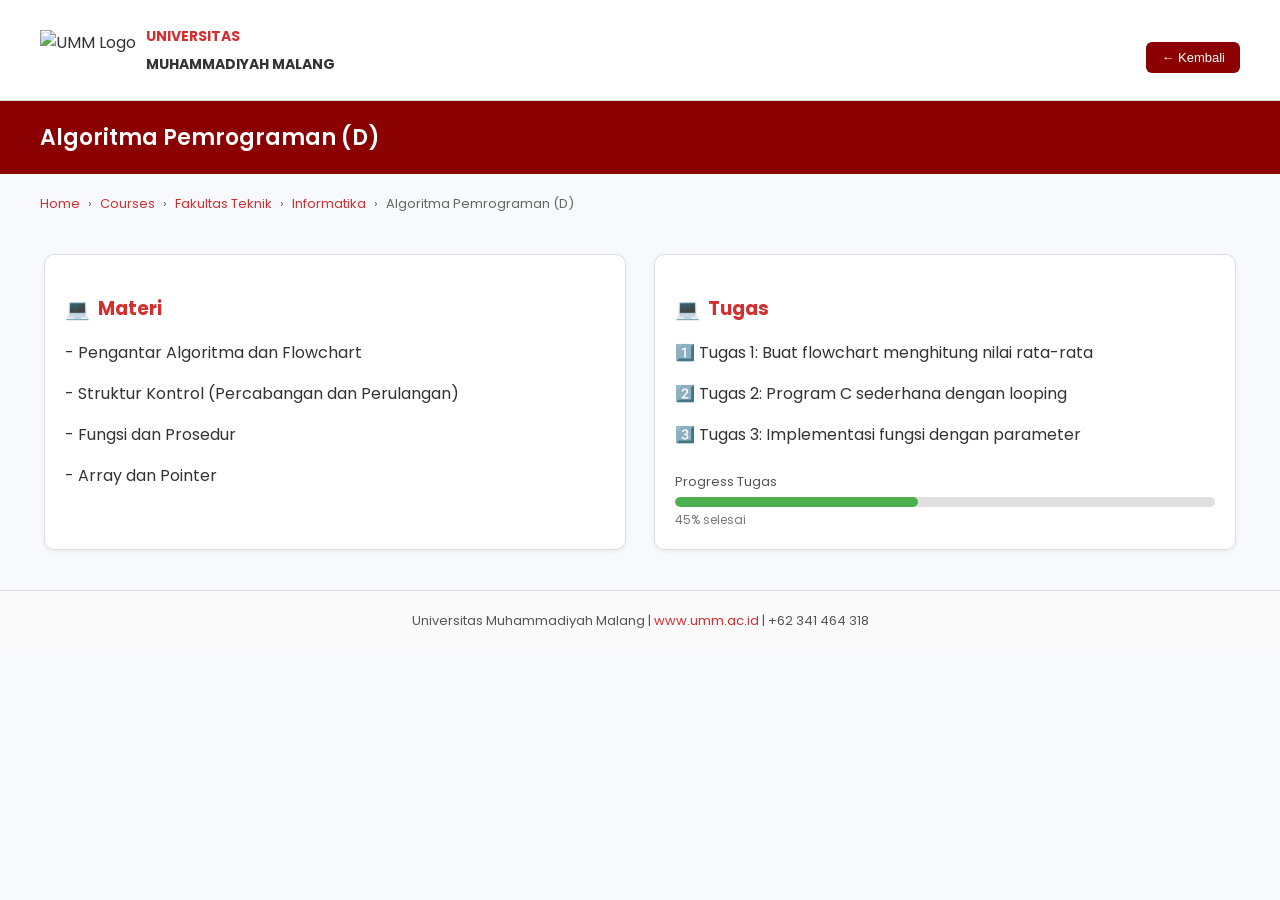
==== lms-prototype/course.html @ f79ae8b5 "masuk ke mk" ====
<!DOCTYPE html>
<html lang="id">
<head>
  <meta charset="UTF-8">
  <meta name="viewport" content="width=device-width, initial-scale=1.0">
  <title>Algoritma Pemrograman (D) - LMS UMM</title>
  <link href="https://fonts.googleapis.com/css2?family=Poppins:wght@300;400;500;600&display=swap" rel="stylesheet">
  <style>
    body {
      margin: 0;
      font-family: 'Poppins', sans-serif;
      background-color: #f7f9fc;
      color: #333;
    }

    header {
      background-color: white;
      padding: 15px 40px;
      display: flex;
      justify-content: space-between;
      align-items: center;
      border-bottom: 1px solid #ddd;
    }

    .logo-area {
      display: flex;
      align-items: center;
      gap: 10px;
    }

    .logo-img {
      height: 40px;
      width: auto;
    }

    .breadcrumb {
      font-size: 13px;
      color: #666;
      margin: 20px 40px;
    }

    .breadcrumb a {
      text-decoration: none;
      color: #d32f2f;
    }

    .breadcrumb span {
      margin: 0 5px;
    }

    .course-title {
      background-color: #8B0000;
      color: white;
      padding: 20px 40px;
      font-size: 22px;
      font-weight: 600;
    }

    .content-section {
      display: flex;
      justify-content: space-around;
      margin: 40px;
      gap: 20px;
    }

    .box {
      background: white;
      border: 1px solid #ddd;
      border-radius: 10px;
      padding: 20px;
      width: 45%;
      box-shadow: 0 2px 5px rgba(0,0,0,0.05);
    }

    .box h3 {
      color: #d32f2f;
      margin-bottom: 15px;
      display: flex;
      align-items: center;
      gap: 8px;
    }

    .box h3::before {
      content: "💻";
      font-size: 20px;
    }

    footer {
      text-align: center;
      font-size: 13px;
      color: #555;
      padding: 20px;
      border-top: 1px solid #ddd;
      background-color: #fafafa;
    }

    .progress-container {
      margin-top: 25px;
    }

    .progress-label {
      font-size: 13px;
      color: #555;
      margin-bottom: 5px;
    }

    .progress-track {
      background-color: #e0e0e0;
      height: 10px;
      border-radius: 5px;
      overflow: hidden;
    }

    .progress-fill {
      height: 100%;
      width: 45%;
      background-color: #4CAF50;
      border-radius: 5px;
    }

    .back-btn {
      background-color: #8B0000;
      color: white;
      border: none;
      padding: 8px 15px;
      border-radius: 6px;
      margin-left: 40px;
      margin-top: 15px;
      cursor: pointer;
      font-size: 13px;
    }

    .back-btn:hover { background-color: #a00000; }
  </style>
</head>
<body>

  <header>
    <div class="logo-area">
      <img src="https://upload.wikimedia.org/wikipedia/commons/thumb/1/1a/Logo_Universitas_Muhammadiyah_Malang.png/1200px-Logo_Universitas_Muhammadiyah_Malang.png" alt="UMM Logo" class="logo-img">
      <div>
        <h3 style="font-size: 14px; color: #d32f2f; line-height: 1;">UNIVERSITAS</h3>
        <h3 style="font-size: 14px; color: #333; line-height: 1;">MUHAMMADIYAH MALANG</h3>
      </div>
    </div>
    <button class="back-btn" onclick="window.location.href='dashboard.html'">← Kembali</button>
  </header>

  <div class="course-title">Algoritma Pemrograman (D)</div>

  <div class="breadcrumb">
    <a href="#">Home</a> <span>›</span>
    <a href="#">Courses</a> <span>›</span>
    <a href="#">Fakultas Teknik</a> <span>›</span>
    <a href="#">Informatika</a> <span>›</span>
    Algoritma Pemrograman (D)
  </div>

  <div class="content-section">
    <div class="box">
      <h3>Materi</h3>
      <p>- Pengantar Algoritma dan Flowchart</p>
      <p>- Struktur Kontrol (Percabangan dan Perulangan)</p>
      <p>- Fungsi dan Prosedur</p>
      <p>- Array dan Pointer</p>
    </div>

    <div class="box">
      <h3>Tugas</h3>
      <p>1️⃣ Tugas 1: Buat flowchart menghitung nilai rata-rata</p>
      <p>2️⃣ Tugas 2: Program C sederhana dengan looping</p>
      <p>3️⃣ Tugas 3: Implementasi fungsi dengan parameter</p>

      <div class="progress-container">
        <div class="progress-label">Progress Tugas</div>
        <div class="progress-track">
          <div class="progress-fill"></div>
        </div>
        <div style="font-size: 12px; color: #777; margin-top: 4px;">45% selesai</div>
      </div>
    </div>
  </div>

  <footer>
    Universitas Muhammadiyah Malang | <a href="https://www.umm.ac.id/" style="color:#d32f2f; text-decoration:none;">www.umm.ac.id</a> | +62 341 464 318
  </footer>

</body>
</html>
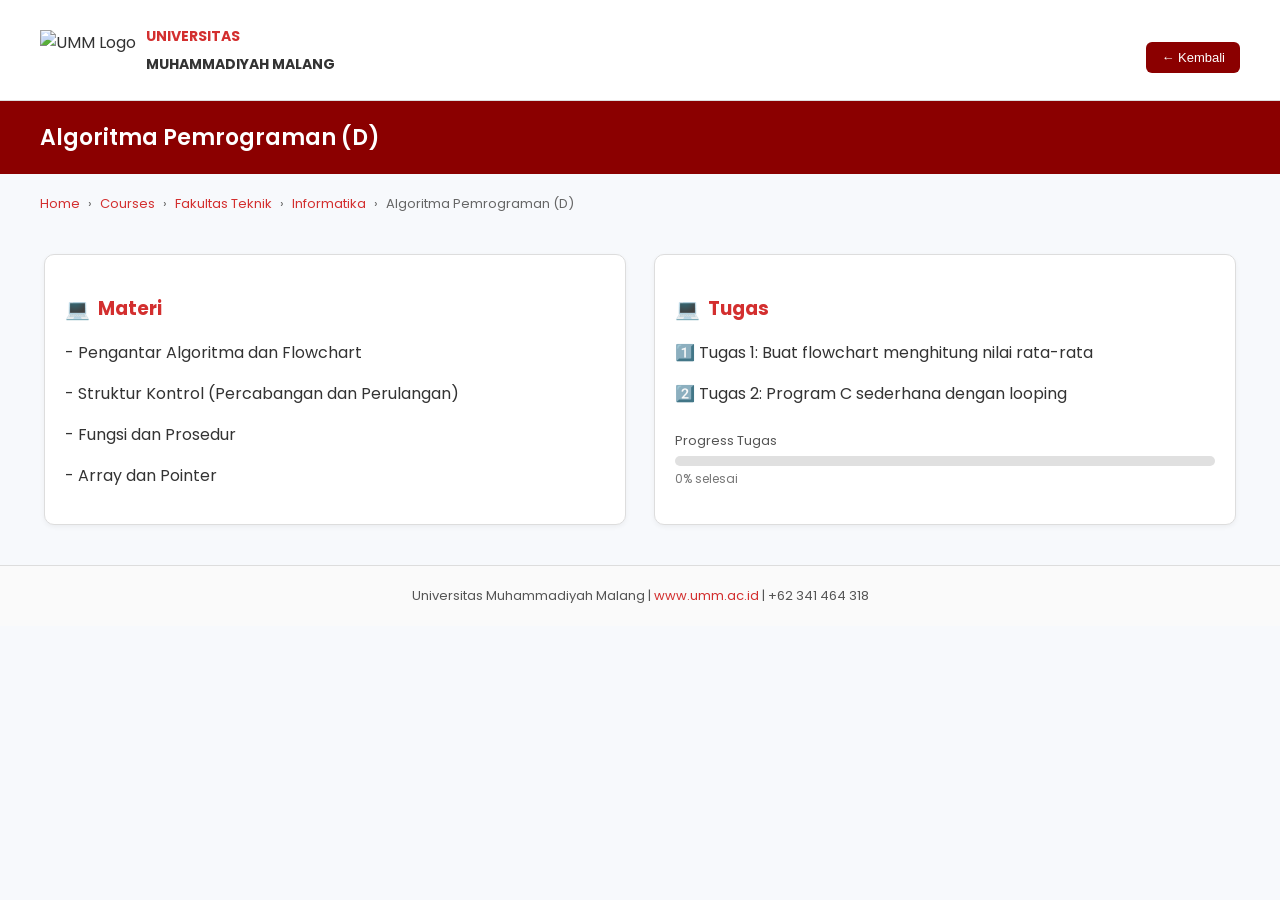
==== commit 0d54b35d: "revisi" ====
--- a/lms-prototype/course.html
+++ b/lms-prototype/course.html
@@ -33,6 +33,14 @@
       width: auto;
     }
 
+    .course-title {
+      background-color: #8B0000;
+      color: white;
+      padding: 20px 40px;
+      font-size: 22px;
+      font-weight: 600;
+    }
+
     .breadcrumb {
       font-size: 13px;
       color: #666;
@@ -46,14 +54,6 @@
 
     .breadcrumb span {
       margin: 0 5px;
-    }
-
-    .course-title {
-      background-color: #8B0000;
-      color: white;
-      padding: 20px 40px;
-      font-size: 22px;
-      font-weight: 600;
     }
 
     .content-section {
@@ -85,15 +85,6 @@
       font-size: 20px;
     }
 
-    footer {
-      text-align: center;
-      font-size: 13px;
-      color: #555;
-      padding: 20px;
-      border-top: 1px solid #ddd;
-      background-color: #fafafa;
-    }
-
     .progress-container {
       margin-top: 25px;
     }
@@ -113,9 +104,18 @@
 
     .progress-fill {
       height: 100%;
-      width: 45%;
+      width: 0%; /* Sekarang 0% */
       background-color: #4CAF50;
       border-radius: 5px;
+    }
+
+    footer {
+      text-align: center;
+      font-size: 13px;
+      color: #555;
+      padding: 20px;
+      border-top: 1px solid #ddd;
+      background-color: #fafafa;
     }
 
     .back-btn {
@@ -131,6 +131,8 @@
     }
 
     .back-btn:hover { background-color: #a00000; }
+
+    a { text-decoration: none; }
   </style>
 </head>
 <body>
@@ -157,6 +159,7 @@
   </div>
 
   <div class="content-section">
+    <!-- Box Materi -->
     <div class="box">
       <h3>Materi</h3>
       <p>- Pengantar Algoritma dan Flowchart</p>
@@ -165,24 +168,24 @@
       <p>- Array dan Pointer</p>
     </div>
 
+    <!-- Box Tugas -->
     <div class="box">
       <h3>Tugas</h3>
       <p>1️⃣ Tugas 1: Buat flowchart menghitung nilai rata-rata</p>
       <p>2️⃣ Tugas 2: Program C sederhana dengan looping</p>
-      <p>3️⃣ Tugas 3: Implementasi fungsi dengan parameter</p>
 
       <div class="progress-container">
         <div class="progress-label">Progress Tugas</div>
         <div class="progress-track">
           <div class="progress-fill"></div>
         </div>
-        <div style="font-size: 12px; color: #777; margin-top: 4px;">45% selesai</div>
+        <div style="font-size: 12px; color: #777; margin-top: 4px;">0% selesai</div>
       </div>
     </div>
   </div>
 
   <footer>
-    Universitas Muhammadiyah Malang | <a href="https://www.umm.ac.id/" style="color:#d32f2f; text-decoration:none;">www.umm.ac.id</a> | +62 341 464 318
+    Universitas Muhammadiyah Malang | <a href="https://www.umm.ac.id/" style="color:#d32f2f;">www.umm.ac.id</a> | +62 341 464 318
   </footer>
 
 </body>
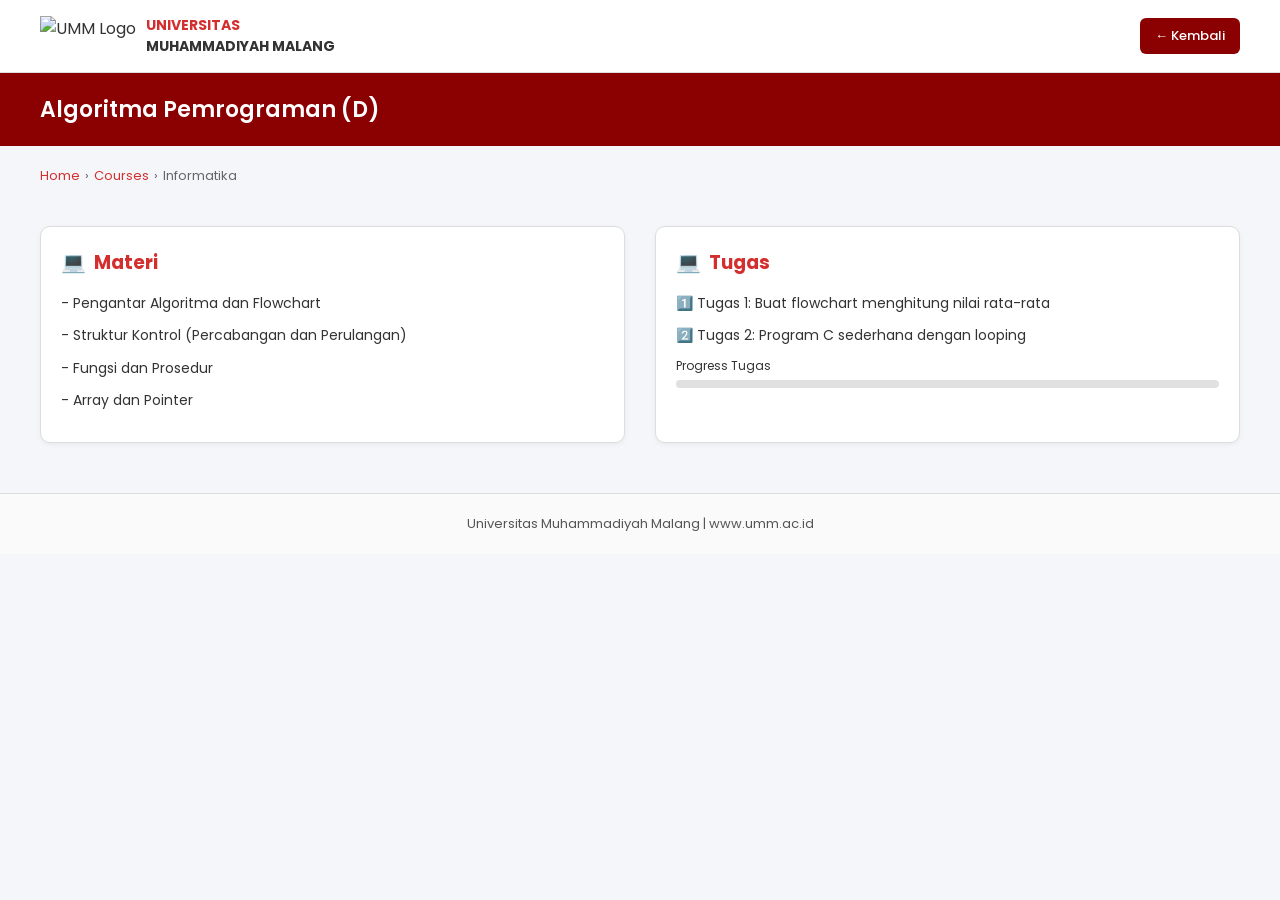
==== commit e0a43c98: "Tambah branch view tugas dan file view tugas" ====
--- a/lms-prototype/course.html
+++ b/lms-prototype/course.html
@@ -3,163 +3,29 @@
 <head>
   <meta charset="UTF-8">
   <meta name="viewport" content="width=device-width, initial-scale=1.0">
-  <title>Algoritma Pemrograman (D) - LMS UMM</title>
+  <title>Algoritma Pemrograman (D)</title>
   <link href="https://fonts.googleapis.com/css2?family=Poppins:wght@300;400;500;600&display=swap" rel="stylesheet">
-  <style>
-    body {
-      margin: 0;
-      font-family: 'Poppins', sans-serif;
-      background-color: #f7f9fc;
-      color: #333;
-    }
-
-    header {
-      background-color: white;
-      padding: 15px 40px;
-      display: flex;
-      justify-content: space-between;
-      align-items: center;
-      border-bottom: 1px solid #ddd;
-    }
-
-    .logo-area {
-      display: flex;
-      align-items: center;
-      gap: 10px;
-    }
-
-    .logo-img {
-      height: 40px;
-      width: auto;
-    }
-
-    .course-title {
-      background-color: #8B0000;
-      color: white;
-      padding: 20px 40px;
-      font-size: 22px;
-      font-weight: 600;
-    }
-
-    .breadcrumb {
-      font-size: 13px;
-      color: #666;
-      margin: 20px 40px;
-    }
-
-    .breadcrumb a {
-      text-decoration: none;
-      color: #d32f2f;
-    }
-
-    .breadcrumb span {
-      margin: 0 5px;
-    }
-
-    .content-section {
-      display: flex;
-      justify-content: space-around;
-      margin: 40px;
-      gap: 20px;
-    }
-
-    .box {
-      background: white;
-      border: 1px solid #ddd;
-      border-radius: 10px;
-      padding: 20px;
-      width: 45%;
-      box-shadow: 0 2px 5px rgba(0,0,0,0.05);
-    }
-
-    .box h3 {
-      color: #d32f2f;
-      margin-bottom: 15px;
-      display: flex;
-      align-items: center;
-      gap: 8px;
-    }
-
-    .box h3::before {
-      content: "💻";
-      font-size: 20px;
-    }
-
-    .progress-container {
-      margin-top: 25px;
-    }
-
-    .progress-label {
-      font-size: 13px;
-      color: #555;
-      margin-bottom: 5px;
-    }
-
-    .progress-track {
-      background-color: #e0e0e0;
-      height: 10px;
-      border-radius: 5px;
-      overflow: hidden;
-    }
-
-    .progress-fill {
-      height: 100%;
-      width: 0%; /* Sekarang 0% */
-      background-color: #4CAF50;
-      border-radius: 5px;
-    }
-
-    footer {
-      text-align: center;
-      font-size: 13px;
-      color: #555;
-      padding: 20px;
-      border-top: 1px solid #ddd;
-      background-color: #fafafa;
-    }
-
-    .back-btn {
-      background-color: #8B0000;
-      color: white;
-      border: none;
-      padding: 8px 15px;
-      border-radius: 6px;
-      margin-left: 40px;
-      margin-top: 15px;
-      cursor: pointer;
-      font-size: 13px;
-    }
-
-    .back-btn:hover { background-color: #a00000; }
-
-    a { text-decoration: none; }
-  </style>
+  <link rel="stylesheet" href="style.css">
 </head>
-<body>
+<body class="bg-dashboard">
 
   <header>
     <div class="logo-area">
       <img src="https://upload.wikimedia.org/wikipedia/commons/thumb/1/1a/Logo_Universitas_Muhammadiyah_Malang.png/1200px-Logo_Universitas_Muhammadiyah_Malang.png" alt="UMM Logo" class="logo-img">
       <div>
-        <h3 style="font-size: 14px; color: #d32f2f; line-height: 1;">UNIVERSITAS</h3>
-        <h3 style="font-size: 14px; color: #333; line-height: 1;">MUHAMMADIYAH MALANG</h3>
+        <h3 style="font-size: 14px; color: #d32f2f; margin:0;">UNIVERSITAS</h3>
+        <h3 style="font-size: 14px; color: #333; margin:0;">MUHAMMADIYAH MALANG</h3>
       </div>
     </div>
     <button class="back-btn" onclick="window.location.href='dashboard.html'">← Kembali</button>
   </header>
 
   <div class="course-title">Algoritma Pemrograman (D)</div>
-
   <div class="breadcrumb">
-    <a href="#">Home</a> <span>›</span>
-    <a href="#">Courses</a> <span>›</span>
-    <a href="#">Fakultas Teknik</a> <span>›</span>
-    <a href="#">Informatika</a> <span>›</span>
-    Algoritma Pemrograman (D)
+    <a href="dashboard.html">Home</a> <span>›</span> <a href="#">Courses</a> <span>›</span> <span>Informatika</span>
   </div>
 
   <div class="content-section">
-    <!-- Box Materi -->
     <div class="box">
       <h3>Materi</h3>
       <p>- Pengantar Algoritma dan Flowchart</p>
@@ -168,25 +34,26 @@
       <p>- Array dan Pointer</p>
     </div>
 
-    <!-- Box Tugas -->
     <div class="box">
-      <h3>Tugas</h3>
+      <div style="display:flex; justify-content:space-between; align-items:center;">
+        <h3>
+        <a href="tugas_view.html" style="text-decoration: none; color: inherit; display: flex; align-items: center; gap: 8px; width: 100%;">
+          Tugas <span style="font-size: 12px; color: #888; margin-left: auto; font-weight: normal;"></span>
+        </a>
+      </h3>      
+    </div>
+      
       <p>1️⃣ Tugas 1: Buat flowchart menghitung nilai rata-rata</p>
       <p>2️⃣ Tugas 2: Program C sederhana dengan looping</p>
 
-      <div class="progress-container">
-        <div class="progress-label">Progress Tugas</div>
-        <div class="progress-track">
-          <div class="progress-fill"></div>
-        </div>
-        <div style="font-size: 12px; color: #777; margin-top: 4px;">0% selesai</div>
+      <div class="progress-wrapper">
+        <div style="font-size:12px; margin-bottom:5px;">Progress Tugas</div>
+        <div class="progress-track"><div class="progress-fill" style="width: 0%;"></div></div>
+        <div style="font-size: 12px; color: #777; margin-top: 4px;"></div>
       </div>
     </div>
   </div>
 
-  <footer>
-    Universitas Muhammadiyah Malang | <a href="https://www.umm.ac.id/" style="color:#d32f2f;">www.umm.ac.id</a> | +62 341 464 318
-  </footer>
-
+  <footer>Universitas Muhammadiyah Malang | www.umm.ac.id</footer>
 </body>
-</html>
+</html>
--- a/lms-prototype/style.css
+++ b/lms-prototype/style.css
@@ -0,0 +1,509 @@
+/* === GLOBAL RESET === */
+* {
+  margin: 0;
+  padding: 0;
+  box-sizing: border-box;
+  font-family: 'Poppins', sans-serif;
+}
+
+/* === 1. HALAMAN LOGIN (index.html) === */
+.bg-login {
+  background: url('https://umm.ac.id/files/image/umm%20heart.jpg') no-repeat center center/cover;
+  height: 100vh;
+  display: flex;
+  align-items: center;
+  justify-content: center;
+}
+
+.login-container {
+  backdrop-filter: blur(6px);
+  background-color: rgba(255, 255, 255, 0.85);
+  padding: 40px;
+  border-radius: 20px;
+  box-shadow: 0 5px 15px rgba(0, 0, 0, 0.2);
+  width: 320px;
+  text-align: center;
+}
+
+.login-box h2 {
+  color: #b30000;
+  margin-bottom: 10px;
+}
+
+.login-box p {
+  font-size: 14px;
+  margin-bottom: 25px;
+}
+
+.login-box input {
+  width: 100%;
+  padding: 10px;
+  margin-bottom: 20px;
+  border: 1px solid #ccc;
+  border-radius: 8px;
+}
+
+.login-box button {
+  width: 100%;
+  background-color: #b30000;
+  color: white;
+  padding: 10px;
+  border: none;
+  border-radius: 8px;
+  cursor: pointer;
+}
+
+.login-box button:hover {
+  background-color: #8b0000;
+}
+
+/* === 2. GLOBAL DASHBOARD LAYOUT (Semua halaman setelah login) === */
+.bg-dashboard {
+  background-color: #f4f6f9;
+  color: #333;
+  display: block;
+  height: auto;
+}
+
+/* Header */
+header {
+  background-color: white;
+  padding: 15px 40px;
+  display: flex;
+  justify-content: space-between;
+  align-items: center;
+  border-bottom: 1px solid #ddd;
+}
+
+.logo-area {
+  display: flex;
+  align-items: center;
+  gap: 10px;
+}
+
+.logo-img {
+  height: 40px;
+  width: auto;
+}
+
+nav ul {
+  display: flex;
+  list-style: none;
+  gap: 20px;
+}
+
+nav a {
+  text-decoration: none;
+  color: #888;
+  font-size: 14px;
+  font-weight: 500;
+}
+
+nav a:hover {
+  color: #d32f2f;
+}
+
+/* User Info */
+.user-info {
+  display: flex;
+  align-items: center;
+  gap: 10px;
+}
+
+.nim-text {
+  font-size: 13px;
+  color: #555;
+  font-weight: 500;
+}
+
+.logout-btn {
+  background-color: #d32f2f;
+  color: white;
+  border: none;
+  padding: 6px 15px;
+  border-radius: 5px;
+  cursor: pointer;
+  font-size: 12px;
+}
+
+.logout-btn:hover {
+  background-color: #a00000;
+}
+
+/* Hero Section (Merah) */
+.hero {
+  background-color: #8B0000;
+  color: white;
+  padding: 40px;
+  display: flex;
+  justify-content: space-between;
+  align-items: center;
+  min-height: 300px;
+  position: relative;
+  overflow: hidden;
+}
+
+.hero-content {
+  max-width: 60%;
+  z-index: 2;
+}
+
+.hero-title-box {
+  background-color: rgba(0, 0, 0, 0.3);
+  display: inline-block;
+  padding: 10px 20px;
+  margin-bottom: 20px;
+  border-left: 5px solid #d32f2f;
+}
+
+.hero h1 {
+  font-size: 24px;
+  font-weight: 600;
+}
+
+.hero p {
+  background-color: rgba(0, 0, 0, 0.4);
+  padding: 15px;
+  border-radius: 4px;
+  line-height: 1.6;
+  font-size: 14px;
+}
+
+.hero-illustration {
+  width: 200px;
+  height: 200px;
+  background: white;
+  mask-image: url('https://cdn-icons-png.flaticon.com/512/3135/3135810.png');
+  -webkit-mask-image: url('https://cdn-icons-png.flaticon.com/512/3135/3135810.png');
+  mask-size: contain;
+  -webkit-mask-size: contain;
+  mask-repeat: no-repeat;
+  background-color: white;
+}
+
+/* Container Utama */
+.container {
+  padding: 30px 40px;
+  max-width: 1400px;
+  margin: 0 auto;
+}
+
+.section-title {
+  text-align: center;
+  color: #555;
+  margin-bottom: 30px;
+  font-weight: 500;
+  font-size: 22px;
+  border-bottom: 1px solid #ddd;
+  padding-bottom: 10px;
+}
+
+/* === 3. DASHBOARD CARDS (dashboard.html) === */
+.course-grid {
+  display: grid;
+  grid-template-columns: repeat(auto-fill, minmax(260px, 1fr));
+  gap: 25px;
+}
+
+.card {
+  background: white;
+  border: 1px solid #eee;
+  border-radius: 8px;
+  overflow: hidden;
+  box-shadow: 0 2px 5px rgba(0, 0, 0, 0.05);
+  transition: transform 0.2s;
+  display: flex;
+  flex-direction: column;
+}
+
+.card:hover {
+  transform: translateY(-5px);
+  box-shadow: 0 5px 15px rgba(0, 0, 0, 0.1);
+}
+
+.card-img {
+  width: 100%;
+  height: 140px;
+  object-fit: cover;
+  background-color: #ddd;
+}
+
+.card-body {
+  padding: 15px;
+  flex-grow: 1;
+  display: flex;
+  flex-direction: column;
+  justify-content: space-between;
+}
+
+.tag {
+  background-color: #00bcd4;
+  color: white;
+  padding: 2px 8px;
+  font-size: 10px;
+  border-radius: 3px;
+  text-transform: uppercase;
+  font-weight: bold;
+  display: inline-block;
+  margin-bottom: 8px;
+  width: fit-content;
+}
+
+.course-name {
+  font-size: 14px;
+  font-weight: 600;
+  color: #d32f2f;
+  margin-bottom: 15px;
+  line-height: 1.4;
+}
+
+.progress-wrapper {
+  margin-bottom: 15px;
+}
+
+.progress-track {
+  background-color: #e0e0e0;
+  height: 8px;
+  border-radius: 4px;
+  width: 100%;
+  overflow: hidden;
+}
+
+.progress-fill {
+  height: 100%;
+  background-color: #4CAF50;
+}
+
+.progress-text {
+  font-size: 10px;
+  color: #888;
+  text-align: right;
+  margin-top: 2px;
+}
+
+.card-footer {
+  display: flex;
+  justify-content: space-between;
+  align-items: center;
+  padding-top: 10px;
+  border-top: 1px solid #f0f0f0;
+}
+
+.lock-icon {
+  font-size: 14px;
+  color: #555;
+}
+
+.btn-access {
+  background-color: #8B0000;
+  color: white;
+  border: none;
+  padding: 5px 15px;
+  font-size: 12px;
+  border-radius: 4px;
+  cursor: pointer;
+}
+
+.btn-access:hover {
+  background-color: #600000;
+}
+
+/* === 4. HALAMAN DETAIL COURSE (course.html) === */
+.course-title {
+  background-color: #8B0000;
+  color: white;
+  padding: 20px 40px;
+  font-size: 22px;
+  font-weight: 600;
+}
+
+.breadcrumb {
+  font-size: 13px;
+  color: #666;
+  margin: 20px 40px;
+  display: flex;
+  align-items: center;
+  gap: 5px;
+}
+
+.breadcrumb a {
+  text-decoration: none;
+  color: #d32f2f;
+}
+
+.content-section {
+  display: flex;
+  justify-content: space-between;
+  margin: 40px;
+  gap: 30px;
+  flex-wrap: wrap;
+}
+
+.box {
+  background: white;
+  border: 1px solid #ddd;
+  border-radius: 10px;
+  padding: 20px;
+  flex: 1;
+  min-width: 300px;
+  box-shadow: 0 2px 5px rgba(0, 0, 0, 0.05);
+}
+
+.box h3 {
+  color: #d32f2f;
+  margin-bottom: 15px;
+  display: flex;
+  align-items: center;
+  gap: 8px;
+}
+
+.box h3::before {
+  content: "💻";
+  font-size: 20px;
+}
+
+.box p {
+  margin-bottom: 10px;
+  font-size: 14px;
+  line-height: 1.6;
+}
+
+.back-btn {
+  background-color: #8B0000;
+  color: white;
+  border: none;
+  padding: 8px 15px;
+  border-radius: 6px;
+  cursor: pointer;
+  font-size: 13px;
+  font-weight: 500;
+}
+
+.back-btn:hover {
+  background-color: #a00000;
+}
+
+/* === 5. HALAMAN LIST TUGAS (tugas_view.html) === */
+.task-list {
+  display: flex;
+  flex-direction: column;
+  gap: 15px;
+  margin: 40px;
+  max-width: 1000px;
+  margin-left: auto;
+  margin-right: auto;
+}
+
+.task-item {
+  display: flex;
+  align-items: center;
+  justify-content: space-between;
+  background: white;
+  padding: 20px;
+  border-radius: 8px;
+  box-shadow: 0 2px 5px rgba(0, 0, 0, 0.05);
+  text-decoration: none;
+  color: #333;
+  border-left: 6px solid #ddd;
+  transition: transform 0.2s;
+}
+
+.task-item:hover {
+  transform: translateX(5px);
+}
+
+.task-left {
+  display: flex;
+  align-items: center;
+  gap: 20px;
+}
+
+.task-icon {
+  width: 40px;
+  height: 40px;
+  display: flex;
+  align-items: center;
+  justify-content: center;
+  font-size: 20px;
+  border-radius: 50%;
+  background: #f0f0f0;
+}
+
+.section-header {
+  text-align: center;
+  color: #2196F3;
+  font-size: 20px;
+  font-weight: 600;
+  padding: 15px;
+  margin: 0 auto 20px auto;
+  background-color: white;
+  border-top: 1px solid #e3f2fd;
+  border-bottom: 1px solid #e3f2fd;
+  max-width: 1000px;
+}
+
+/* Status Warna Tugas */
+.status-done {
+  border-left-color: #28a745;
+}
+
+.status-done .task-icon {
+  background-color: #e6fffa;
+  color: #28a745;
+}
+
+.badge-done {
+  background: #28a745;
+  color: white;
+  padding: 4px 12px;
+  border-radius: 20px;
+  font-size: 11px;
+  font-weight: 600;
+}
+
+.status-pending {
+  border-left-color: #ffc107;
+}
+
+.status-pending .task-icon {
+  background-color: #fffde7;
+  color: #fbc02d;
+}
+
+.badge-pending {
+  background: #ffc107;
+  color: #333;
+  padding: 4px 12px;
+  border-radius: 20px;
+  font-size: 11px;
+  font-weight: 600;
+}
+
+.status-late {
+  border-left-color: #dc3545;
+}
+
+.status-late .task-icon {
+  background-color: #ffebee;
+  color: #dc3545;
+}
+
+.badge-late {
+  background: #dc3545;
+  color: white;
+  padding: 4px 12px;
+  border-radius: 20px;
+  font-size: 11px;
+  font-weight: 600;
+}
+
+/* Footer */
+footer {
+  text-align: center;
+  font-size: 13px;
+  color: #555;
+  padding: 20px;
+  border-top: 1px solid #ddd;
+  background-color: #fafafa;
+  margin-top: 50px;
+}
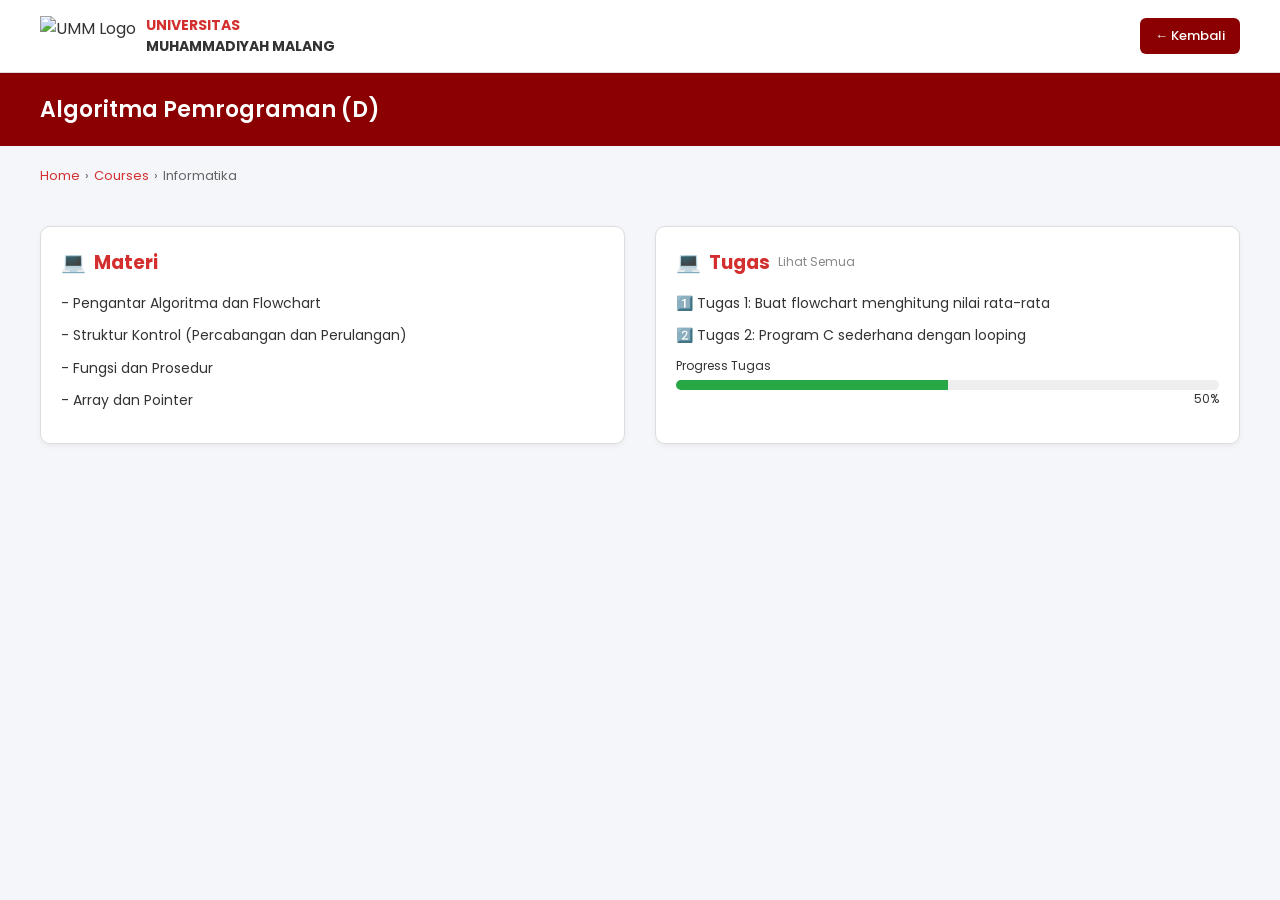
==== commit bf442282: "Submit Tugas" ====
--- a/lms-prototype/course.html
+++ b/lms-prototype/course.html
@@ -37,23 +37,29 @@
     <div class="box">
       <div style="display:flex; justify-content:space-between; align-items:center;">
         <h3>
-        <a href="tugas_view.html" style="text-decoration: none; color: inherit; display: flex; align-items: center; gap: 8px; width: 100%;">
-          Tugas <span style="font-size: 12px; color: #888; margin-left: auto; font-weight: normal;"></span>
-        </a>
-      </h3>      
-    </div>
+          <a href="tugas_view.html" style="text-decoration: none; color: inherit; display: flex; align-items: center; gap: 8px; width: 100%;">
+            Tugas <span style="font-size: 12px; color: #888; margin-left: auto; font-weight: normal;">Lihat Semua</span>
+          </a>
+        </h3>      
+      </div>
       
       <p>1️⃣ Tugas 1: Buat flowchart menghitung nilai rata-rata</p>
       <p>2️⃣ Tugas 2: Program C sederhana dengan looping</p>
 
       <div class="progress-wrapper">
-        <div style="font-size:12px; margin-bottom:5px;">Progress Tugas</div>
-        <div class="progress-track"><div class="progress-fill" style="width: 0%;"></div></div>
-        <div style="font-size: 12px; color: #777; margin-top: 4px;"></div>
-      </div>
-    </div>
-  </div>
+    <div style="font-size:12px; margin-bottom:5px;">Progress Tugas</div>
+    <div class="progress-track" style="background: #eee; height: 10px; border-radius: 5px;">
+    <div id="courseProgressFill" style="width: 50%; height: 100%; background: #28a745; transition: 0.5s;"></div>
+</div>
+<div id="courseProgressText" style="font-size:12px; text-align:right;">50%</div>
 
-  <footer>Universitas Muhammadiyah Malang | www.umm.ac.id</footer>
+<script>
+    window.onload = function() {
+        if (localStorage.getItem("tugas5Status") === "selesai") {
+            document.getElementById("courseProgressFill").style.width = "75%";
+            document.getElementById("courseProgressText").innerText = "75%";
+        }
+    };
+</script>
 </body>
 </html>
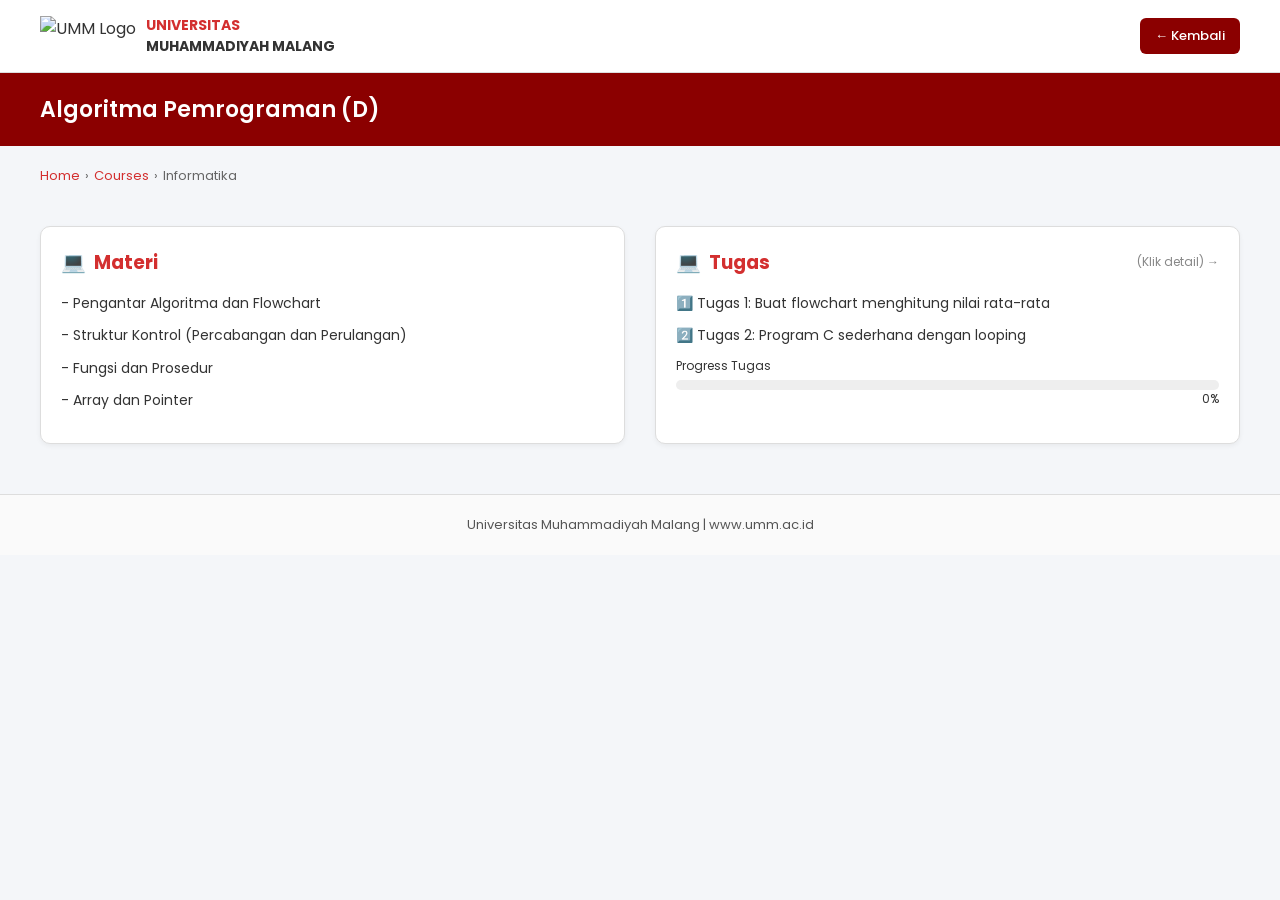
==== commit 9bc61a66: "memperbaiki alur progress bar" ====
--- a/lms-prototype/course.html
+++ b/lms-prototype/course.html
@@ -35,31 +35,61 @@
     </div>
 
     <div class="box">
-      <div style="display:flex; justify-content:space-between; align-items:center;">
-        <h3>
-          <a href="tugas_view.html" style="text-decoration: none; color: inherit; display: flex; align-items: center; gap: 8px; width: 100%;">
-            Tugas <span style="font-size: 12px; color: #888; margin-left: auto; font-weight: normal;">Lihat Semua</span>
-          </a>
-        </h3>      
-      </div>
+      <h3>
+        <a href="tugas_view.html" style="text-decoration: none; color: inherit; display: flex; align-items: center; gap: 8px; width: 100%;">
+            Tugas <span style="font-size: 12px; color: #888; margin-left: auto; font-weight: normal;">(Klik detail) &rarr;</span>
+        </a>
+      </h3>
       
       <p>1️⃣ Tugas 1: Buat flowchart menghitung nilai rata-rata</p>
       <p>2️⃣ Tugas 2: Program C sederhana dengan looping</p>
 
       <div class="progress-wrapper">
-    <div style="font-size:12px; margin-bottom:5px;">Progress Tugas</div>
-    <div class="progress-track" style="background: #eee; height: 10px; border-radius: 5px;">
-    <div id="courseProgressFill" style="width: 50%; height: 100%; background: #28a745; transition: 0.5s;"></div>
-</div>
-<div id="courseProgressText" style="font-size:12px; text-align:right;">50%</div>
+        <div style="font-size:12px; margin-bottom:5px;">Progress Tugas</div>
+        <div class="progress-track" style="background: #eee; height: 10px; border-radius: 5px;">
+            <div id="courseProgressFill" style="width: 0%; height: 100%; background: #28a745; transition: 0.5s;"></div>
+        </div>
+        <div id="courseProgressText" style="font-size:12px; text-align:right;">0%</div>
+      </div>
+    </div>
+  </div>
 
-<script>
+  <footer>Universitas Muhammadiyah Malang | www.umm.ac.id</footer>
+
+  <script>
     window.onload = function() {
-        if (localStorage.getItem("tugas5Status") === "selesai") {
-            document.getElementById("courseProgressFill").style.width = "75%";
-            document.getElementById("courseProgressText").innerText = "75%";
+        // Init (NIM, dll)
+        const nim = localStorage.getItem("nim");
+        if(nim && document.getElementById("nimDisplay")) document.getElementById("nimDisplay").innerText = "NIM: " + nim;
+        
+        if(document.getElementById("logoutBtn")) {
+            document.getElementById("logoutBtn").addEventListener("click", () => {
+                localStorage.clear(); window.location.href = "index.html";
+            });
+        }
+
+        // === HITUNG PROGRESS BAR ===
+        let completedCount = 0;
+        const totalTasks = 3;
+
+        for (let i = 1; i <= 3; i++) {
+            const s = localStorage.getItem("status_tugas" + i);
+            if (s === "done" || s === "late") {
+                completedCount++;
+            }
+        }
+
+        const persen = Math.round((completedCount / totalTasks) * 100);
+
+        const fill = document.getElementById("courseProgressFill");
+        const text = document.getElementById("courseProgressText");
+
+        if (fill && text) {
+            fill.style.width = persen + "%";
+            text.innerText = persen + "%";
+            if(persen === 100) fill.style.backgroundColor = "#28a745";
         }
     };
-</script>
+  </script>
 </body>
 </html>
--- a/lms-prototype/style.css
+++ b/lms-prototype/style.css
@@ -6,7 +6,7 @@
   font-family: 'Poppins', sans-serif;
 }
 
-/* === 1. HALAMAN LOGIN (index.html) === */
+/* === 1. HALAMAN LOGIN === */
 .bg-login {
   background: url('https://umm.ac.id/files/image/umm%20heart.jpg') no-repeat center center/cover;
   height: 100vh;
@@ -57,7 +57,7 @@
   background-color: #8b0000;
 }
 
-/* === 2. GLOBAL DASHBOARD LAYOUT (Semua halaman setelah login) === */
+/* === 2. DASHBOARD LAYOUT === */
 .bg-dashboard {
   background-color: #f4f6f9;
   color: #333;
@@ -86,24 +86,6 @@
   width: auto;
 }
 
-nav ul {
-  display: flex;
-  list-style: none;
-  gap: 20px;
-}
-
-nav a {
-  text-decoration: none;
-  color: #888;
-  font-size: 14px;
-  font-weight: 500;
-}
-
-nav a:hover {
-  color: #d32f2f;
-}
-
-/* User Info */
 .user-info {
   display: flex;
   align-items: center;
@@ -130,7 +112,7 @@
   background-color: #a00000;
 }
 
-/* Hero Section (Merah) */
+/* Hero Section */
 .hero {
   background-color: #8B0000;
   color: white;
@@ -181,7 +163,7 @@
   background-color: white;
 }
 
-/* Container Utama */
+/* Container */
 .container {
   padding: 30px 40px;
   max-width: 1400px;
@@ -198,7 +180,7 @@
   padding-bottom: 10px;
 }
 
-/* === 3. DASHBOARD CARDS (dashboard.html) === */
+/* Cards */
 .course-grid {
   display: grid;
   grid-template-columns: repeat(auto-fill, minmax(260px, 1fr));
@@ -272,6 +254,7 @@
 .progress-fill {
   height: 100%;
   background-color: #4CAF50;
+  transition: width 0.5s ease;
 }
 
 .progress-text {
@@ -308,7 +291,7 @@
   background-color: #600000;
 }
 
-/* === 4. HALAMAN DETAIL COURSE (course.html) === */
+/* === 3. COURSE DETAIL === */
 .course-title {
   background-color: #8B0000;
   color: white;
@@ -383,7 +366,7 @@
   background-color: #a00000;
 }
 
-/* === 5. HALAMAN LIST TUGAS (tugas_view.html) === */
+/* === 4. TASK LIST (BAGIAN INI YANG HILANG DI PUNYAMU) === */
 .task-list {
   display: flex;
   flex-direction: column;
@@ -442,7 +425,7 @@
   max-width: 1000px;
 }
 
-/* Status Warna Tugas */
+/* WARNA: HIJAU (Selesai) */
 .status-done {
   border-left-color: #28a745;
 }
@@ -461,6 +444,7 @@
   font-weight: 600;
 }
 
+/* WARNA: KUNING (Pending) */
 .status-pending {
   border-left-color: #ffc107;
 }
@@ -479,6 +463,7 @@
   font-weight: 600;
 }
 
+/* WARNA: MERAH (Telat) */
 .status-late {
   border-left-color: #dc3545;
 }
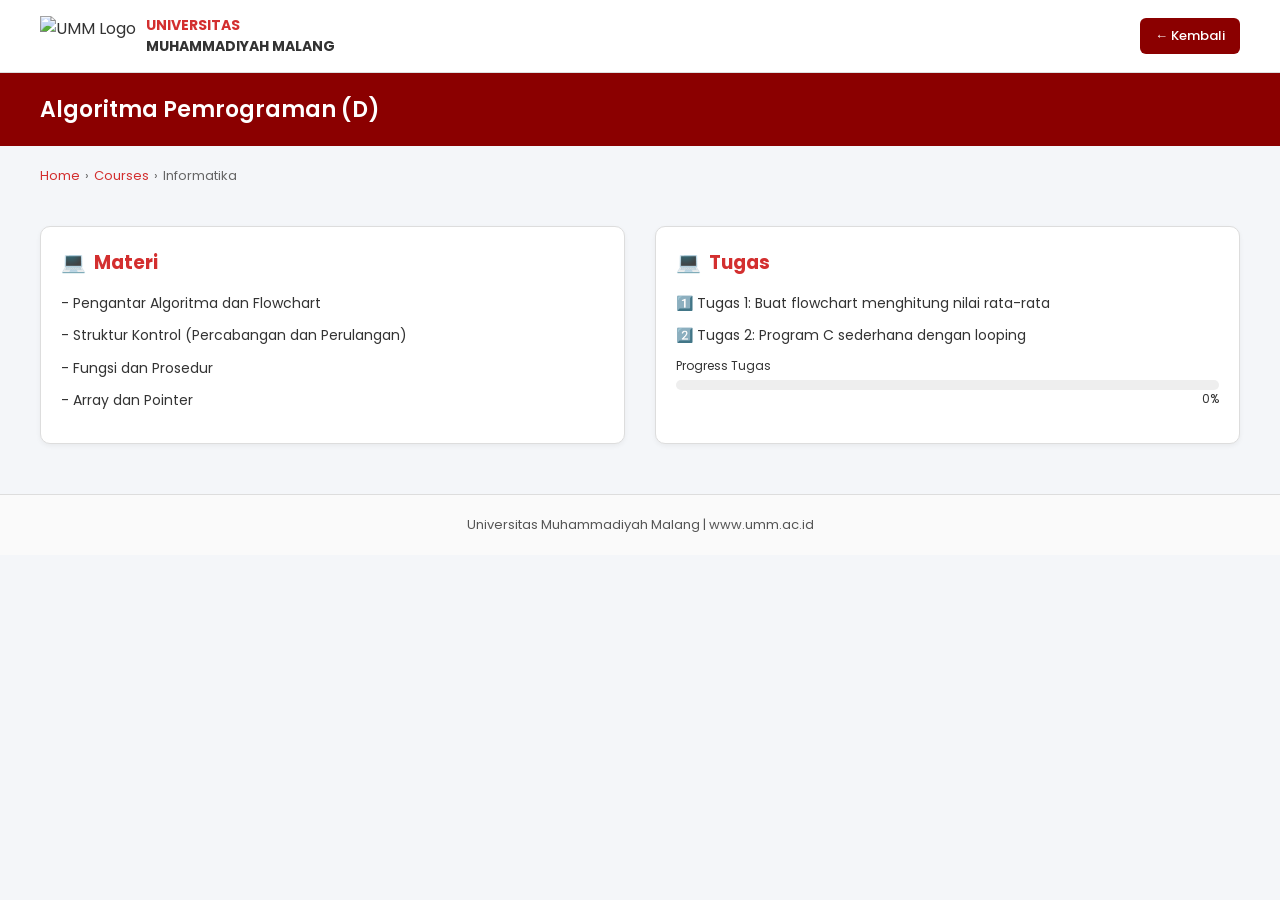
==== commit 306423fd: "edit tombol tugas di file course" ====
--- a/lms-prototype/course.html
+++ b/lms-prototype/course.html
@@ -37,7 +37,7 @@
     <div class="box">
       <h3>
         <a href="tugas_view.html" style="text-decoration: none; color: inherit; display: flex; align-items: center; gap: 8px; width: 100%;">
-            Tugas <span style="font-size: 12px; color: #888; margin-left: auto; font-weight: normal;">(Klik detail) &rarr;</span>
+            Tugas <span style="font-size: 12px; color: #666;"></span>
         </a>
       </h3>
       
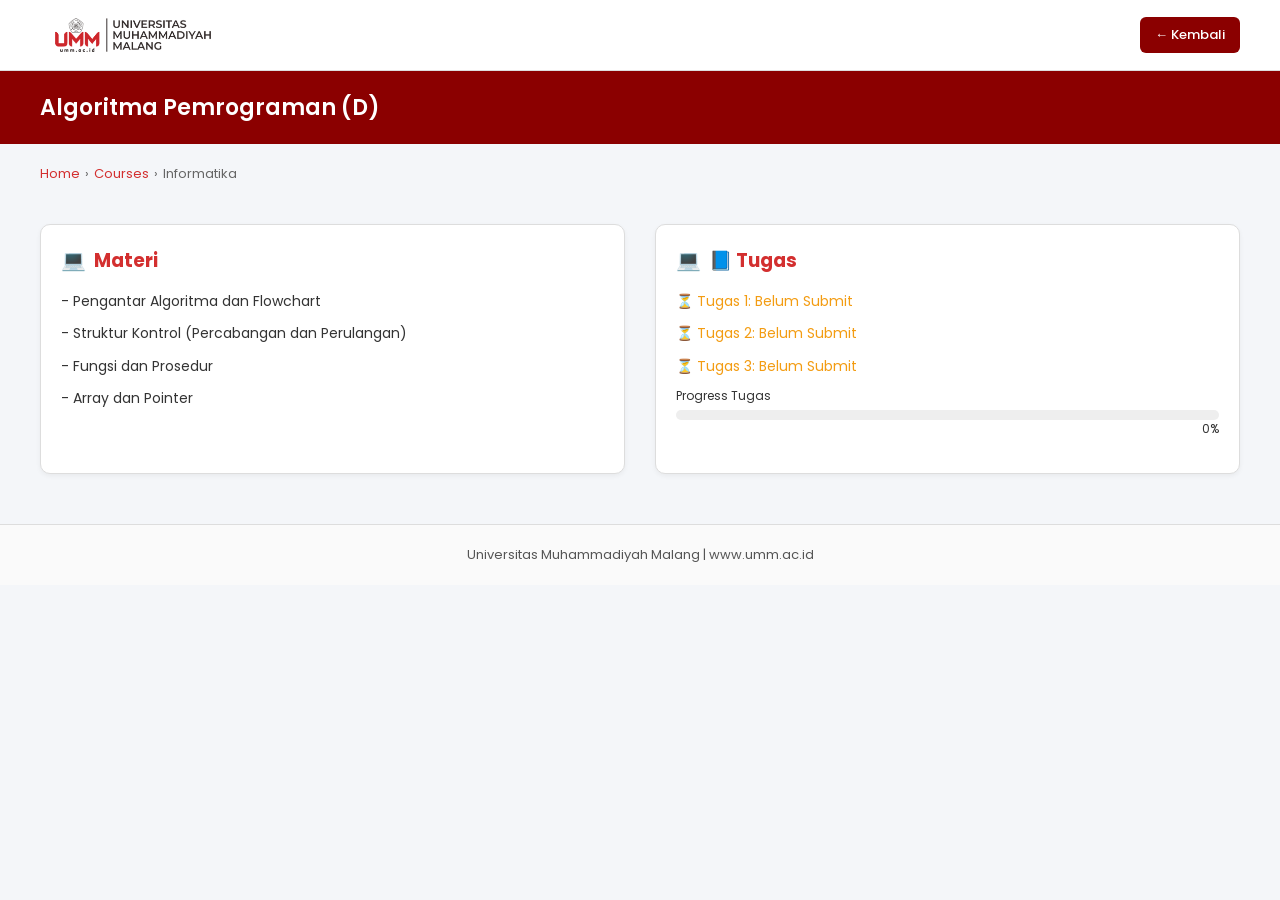
==== commit 54b5ca53: "ubah course" ====
--- a/lms-prototype/course.html
+++ b/lms-prototype/course.html
@@ -11,11 +11,8 @@
 
   <header>
     <div class="logo-area">
-      <img src="https://upload.wikimedia.org/wikipedia/commons/thumb/1/1a/Logo_Universitas_Muhammadiyah_Malang.png/1200px-Logo_Universitas_Muhammadiyah_Malang.png" alt="UMM Logo" class="logo-img">
-      <div>
-        <h3 style="font-size: 14px; color: #d32f2f; margin:0;">UNIVERSITAS</h3>
-        <h3 style="font-size: 14px; color: #333; margin:0;">MUHAMMADIYAH MALANG</h3>
-      </div>
+      <img src="images/logo-umm.png" alt="Logo UMM" class="logo-img">
+      
     </div>
     <button class="back-btn" onclick="window.location.href='dashboard.html'">← Kembali</button>
   </header>
@@ -36,20 +33,25 @@
 
     <div class="box">
       <h3>
-        <a href="tugas_view.html" style="text-decoration: none; color: inherit; display: flex; align-items: center; gap: 8px; width: 100%;">
-            Tugas <span style="font-size: 12px; color: #666;"></span>
-        </a>
-      </h3>
-      
-      <p>1️⃣ Tugas 1: Buat flowchart menghitung nilai rata-rata</p>
-      <p>2️⃣ Tugas 2: Program C sederhana dengan looping</p>
+        <a href="tugas_view.html"
+       style="text-decoration:none; color:inherit; display:flex; align-items:center; gap:8px;">
+      📘 Tugas
+    </a>
+  </h3>
 
-      <div class="progress-wrapper">
-        <div style="font-size:12px; margin-bottom:5px;">Progress Tugas</div>
-        <div class="progress-track" style="background: #eee; height: 10px; border-radius: 5px;">
-            <div id="courseProgressFill" style="width: 0%; height: 100%; background: #28a745; transition: 0.5s;"></div>
-        </div>
-        <div id="courseProgressText" style="font-size:12px; text-align:right;">0%</div>
+  <p id="taskText1">⏳ Tugas 1: Flowchart Dasar</p>
+  <p id="taskText2">⏳ Tugas 2: Looping & Array</p>
+  <p id="taskText3">⏳ Tugas 3: Pointer & Struct</p>
+
+  <div class="progress-wrapper">
+    <div style="font-size:12px; margin-bottom:5px;">Progress Tugas</div>
+    <div class="progress-track"
+         style="background:#eee; height:10px; border-radius:5px;">
+      <div id="courseProgressFill"
+           style="width:0%; height:100%; background:#28a745; transition:0.5s;"></div>
+    </div>
+    <div id="courseProgressText"
+         style="font-size:12px; text-align:right;">0%</div>
       </div>
     </div>
   </div>
@@ -57,39 +59,45 @@
   <footer>Universitas Muhammadiyah Malang | www.umm.ac.id</footer>
 
   <script>
-    window.onload = function() {
-        // Init (NIM, dll)
-        const nim = localStorage.getItem("nim");
-        if(nim && document.getElementById("nimDisplay")) document.getElementById("nimDisplay").innerText = "NIM: " + nim;
-        
-        if(document.getElementById("logoutBtn")) {
-            document.getElementById("logoutBtn").addEventListener("click", () => {
-                localStorage.clear(); window.location.href = "index.html";
-            });
-        }
+    window.onload = function () {
 
-        // === HITUNG PROGRESS BAR ===
-        let completedCount = 0;
-        const totalTasks = 3;
+  let selesai = 0;
+  const total = 3;
 
-        for (let i = 1; i <= 3; i++) {
-            const s = localStorage.getItem("status_tugas" + i);
-            if (s === "done" || s === "late") {
-                completedCount++;
-            }
-        }
+  for (let i = 1; i <= total; i++) {
+    const status = localStorage.getItem("status_tugas" + i) || "pending";
+    const el = document.getElementById("taskText" + i);
 
-        const persen = Math.round((completedCount / totalTasks) * 100);
+    if (!el) continue;
 
-        const fill = document.getElementById("courseProgressFill");
-        const text = document.getElementById("courseProgressText");
+    if (status === "done") {
+      el.innerHTML = "✅ Tugas " + i + ": Selesai";
+      el.style.color = "#28a745";
+      selesai++;
 
-        if (fill && text) {
-            fill.style.width = persen + "%";
-            text.innerText = persen + "%";
-            if(persen === 100) fill.style.backgroundColor = "#28a745";
-        }
-    };
+    } else if (status === "late") {
+      el.innerHTML = "⚠️ Tugas " + i + ": Selesai (Terlambat)";
+      el.style.color = "#d32f2f";
+      selesai++;
+
+    } else if (status === "overdue") {
+      el.innerHTML = "❌ Tugas " + i + ": Terlambat (Belum Submit)";
+      el.style.color = "#d32f2f";
+
+    } else {
+      el.innerHTML = "⏳ Tugas " + i + ": Belum Submit";
+      el.style.color = "#f39c12";
+    }
+  }
+
+  const persen = Math.round((selesai / total) * 100);
+
+  document.getElementById("courseProgressFill").style.width = persen + "%";
+  document.getElementById("courseProgressText").innerText = persen + "%";
+
+  // simpan biar bisa dipakai dashboard
+  localStorage.setItem("algoProgress", persen);
+};
   </script>
 </body>
 </html>
